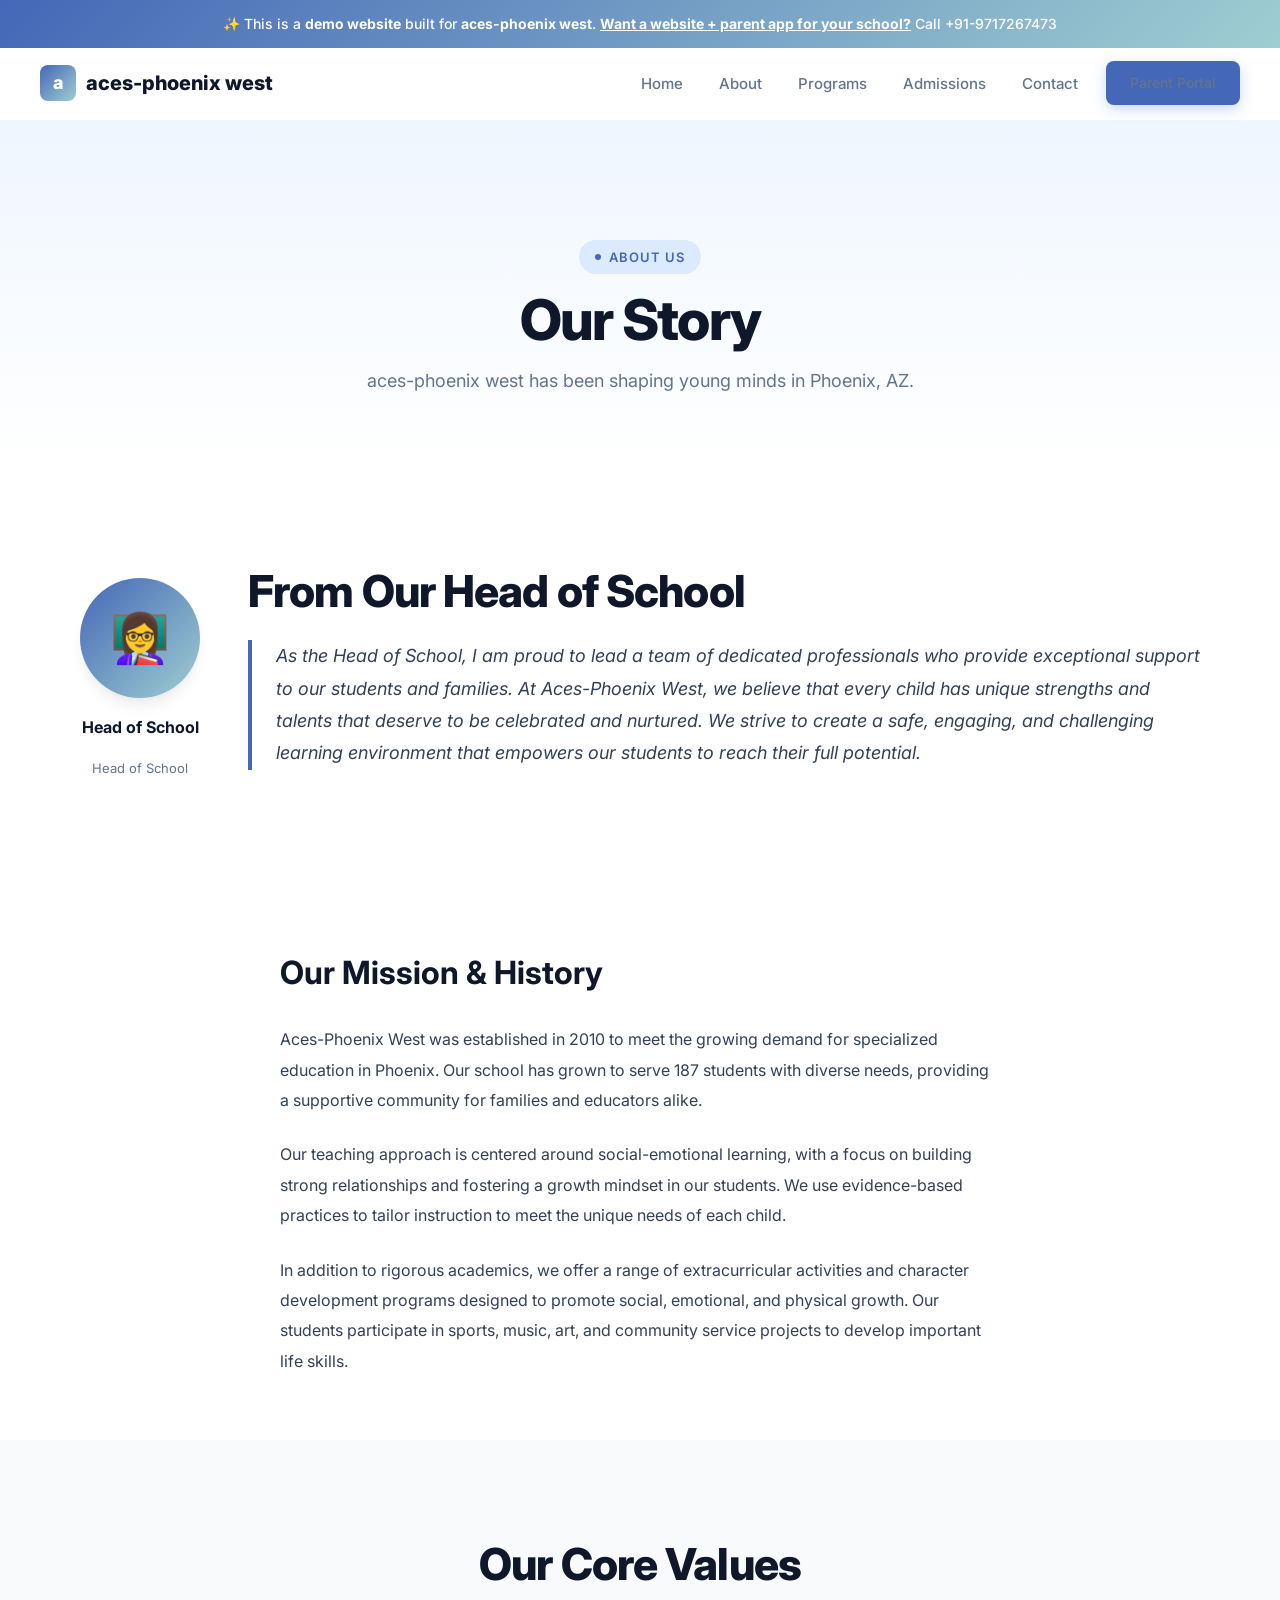
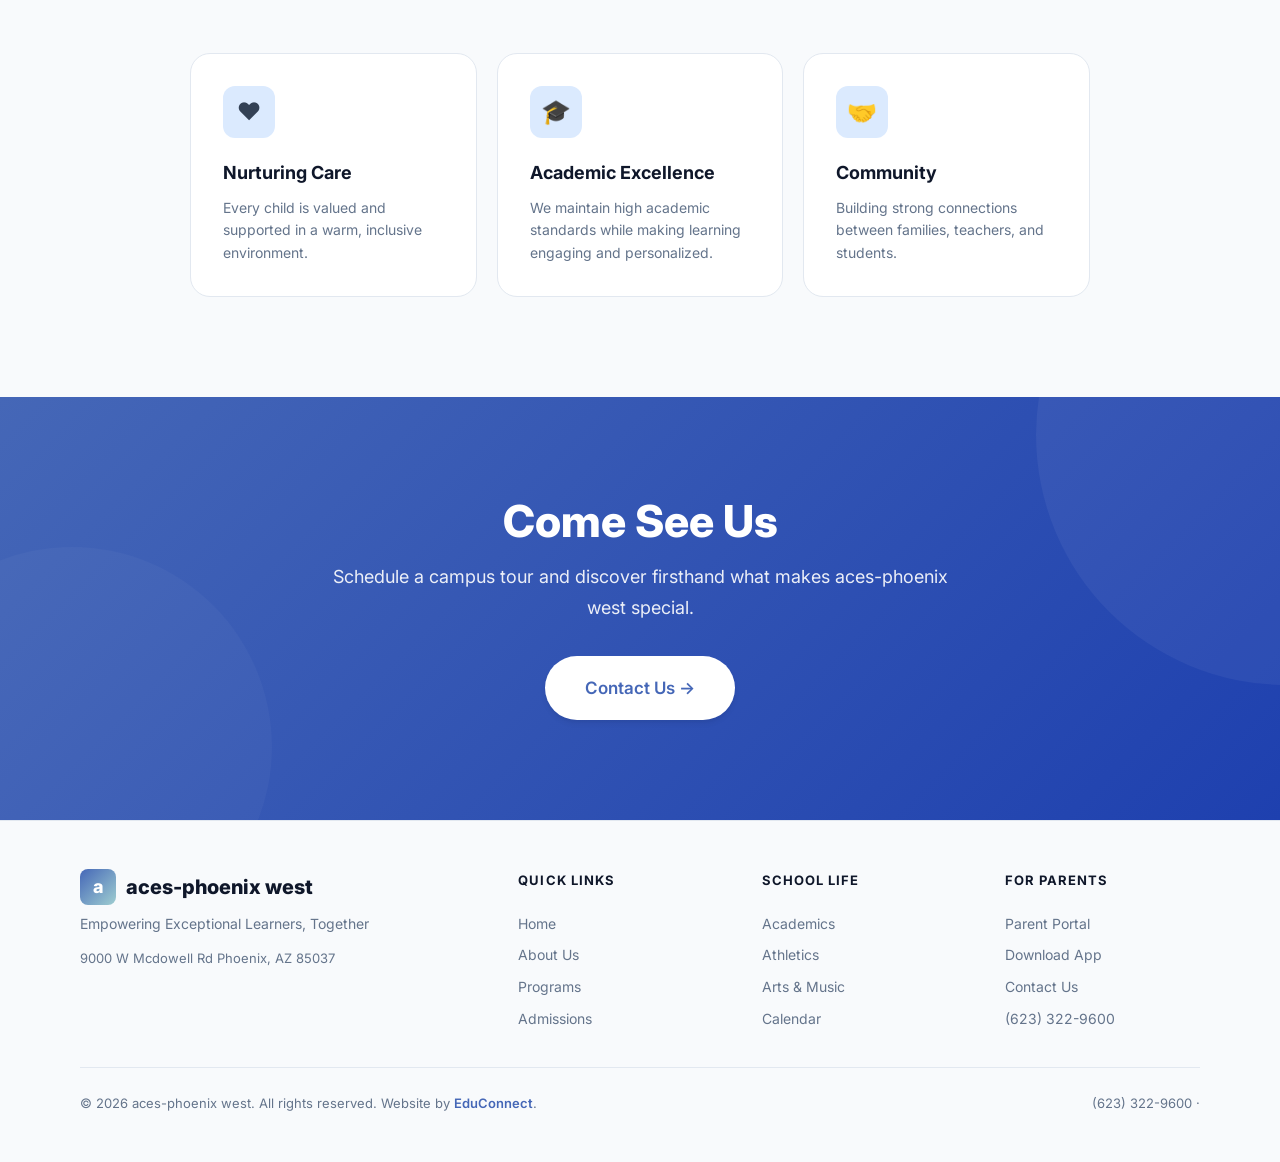
==== about.html @ 9da8a06a "Initial demo site for aces-phoenix west" ====
<!DOCTYPE html><html lang="en"><head>
  <meta charset="UTF-8"><meta name="viewport" content="width=device-width,initial-scale=1.0">
  <title>About Us — aces-phoenix west</title>
  <meta name="description" content="About Us — aces-phoenix west, a premier school in Phoenix, AZ serving Pre-K – 8th Grade.">
  <meta property="og:title" content="About Us — aces-phoenix west"><meta property="og:type" content="website">
  <link rel="preconnect" href="https://fonts.googleapis.com"><link rel="preconnect" href="https://fonts.gstatic.com" crossorigin>
  <link href="https://fonts.googleapis.com/css2?family=Inter:wght@400;500;600;700;800&display=swap" rel="stylesheet">
  <link rel="stylesheet" href="/styles.css"><script src="/main.js" defer></script>
</head><body><div class="demo-banner">
  ✨ This is a <strong>demo website</strong> built for <strong>aces-phoenix west</strong>.
  <a href="mailto:bhupender@myfirststepschool.com">Want a website + parent app for your school?</a> Call +91-9717267473
</div>
<nav class="navbar">
  <a href="/" class="logo"><span class="logo-icon">a</span>aces-phoenix west</a>
  <div class="nav-links">
    <a href="/">Home</a>
    <a href="/about.html">About</a>
    <a href="/programs.html">Programs</a>
    <a href="/admissions.html">Admissions</a>
    <a href="/contact.html">Contact</a>
    <a href="/parents.html" class="btn btn-primary" style="padding:10px 24px;font-size:14px">Parent Portal</a>
  </div>
  <button class="hamburger" aria-label="Toggle menu"><span></span><span></span><span></span></button>
</nav><main>
<section class="page-hero"><div class="container">
  <div class="badge animate-on-scroll mb-4">About Us</div>
  <h1 class="heading-xl animate-on-scroll mb-4">Our Story</h1>
  <p class="text-lg text-muted max-w-lg mx-auto animate-on-scroll">aces-phoenix west has been shaping young minds in Phoenix, AZ.</p>
</div></section>
<section class="welcome-section section-padding"><div class="container"><div class="welcome-grid">
  <div class="principal-card animate-on-scroll">
    <div class="principal-avatar">👩‍🏫</div>
    <div class="principal-name">Head of School</div><div class="principal-title">Head of School</div>
  </div>
  <div class="welcome-text animate-on-scroll">
    <h2 class="heading-lg mb-6">From Our Head of School</h2>
    <blockquote>As the Head of School, I am proud to lead a team of dedicated professionals who provide exceptional support to our students and families. At Aces-Phoenix West, we believe that every child has unique strengths and talents that deserve to be celebrated and nurtured. We strive to create a safe, engaging, and challenging learning environment that empowers our students to reach their full potential.</blockquote>
  </div>
</div></div></section>
<section class="content-section"><div class="container">
  <h2 class="heading-md animate-on-scroll mb-8">Our Mission &amp; History</h2>
  <p class="animate-on-scroll">Aces-Phoenix West was established in 2010 to meet the growing demand for specialized education in Phoenix. Our school has grown to serve 187 students with diverse needs, providing a supportive community for families and educators alike.</p>
<p class="animate-on-scroll">Our teaching approach is centered around social-emotional learning, with a focus on building strong relationships and fostering a growth mindset in our students. We use evidence-based practices to tailor instruction to meet the unique needs of each child.</p>
<p class="animate-on-scroll">In addition to rigorous academics, we offer a range of extracurricular activities and character development programs designed to promote social, emotional, and physical growth. Our students participate in sports, music, art, and community service projects to develop important life skills.</p>
</div></section>
<section class="features-section section-padding"><div class="container">
  <div class="text-center mb-16"><h2 class="heading-lg animate-on-scroll mb-4">Our Core Values</h2></div>
  <div class="features-grid" style="max-width:900px;margin:0 auto">
    <div class="feature-card animate-on-scroll stagger-1"><div class="feature-icon">❤️</div><h3>Nurturing Care</h3><p>Every child is valued and supported in a warm, inclusive environment.</p></div>
    <div class="feature-card animate-on-scroll stagger-2"><div class="feature-icon">🎓</div><h3>Academic Excellence</h3><p>We maintain high academic standards while making learning engaging and personalized.</p></div>
    <div class="feature-card animate-on-scroll stagger-3"><div class="feature-icon">🤝</div><h3>Community</h3><p>Building strong connections between families, teachers, and students.</p></div>
  </div>
</div></section>
<section class="cta-section"><div class="container"><div class="cta-content animate-on-scroll">
  <h2>Come See Us</h2>
  <p>Schedule a campus tour and discover firsthand what makes aces-phoenix west special.</p>
  <div class="cta-actions"><a href="/contact.html" class="btn btn-white btn-lg">Contact Us →</a></div>
</div></div></section>
</main><footer class="footer">
  <div class="container">
    <div class="footer-grid">
      <div class="footer-brand">
        <div class="logo" style="margin-bottom:8px"><span class="logo-icon">a</span>aces-phoenix west</div>
        <p>Empowering Exceptional Learners, Together</p>
        <p style="margin-top:12px;font-size:13px">9000 W Mcdowell Rd Phoenix,&nbsp;AZ&nbsp;85037</p>
      </div>
      <div class="footer-col"><h4>Quick Links</h4><a href="/">Home</a><a href="/about.html">About Us</a><a href="/programs.html">Programs</a><a href="/admissions.html">Admissions</a></div>
      <div class="footer-col"><h4>School Life</h4><a href="/programs.html">Academics</a><a href="/programs.html">Athletics</a><a href="/programs.html">Arts &amp; Music</a><a href="/contact.html">Calendar</a></div>
      <div class="footer-col"><h4>For Parents</h4><a href="/parents.html">Parent Portal</a><a href="/parents.html">Download App</a><a href="/contact.html">Contact Us</a><a href="tel:(623) 322-9600">(623) 322-9600</a></div>
    </div>
    <div class="footer-bottom">
      <p>&copy; 2026 aces-phoenix west. All rights reserved. Website by <a href="mailto:bhupender@myfirststepschool.com">EduConnect</a>.</p>
      <p>(623) 322-9600 &middot; <a href="mailto:"></a></p>
    </div>
  </div>
</footer></body></html>
---- styles.css ----
/* ===== DESIGN SYSTEM — LIGHT PROFESSIONAL ===== */
:root{
  --primary:#4567b7;--primary-50:#eff6ff;--primary-100:#dbeafe;--primary-200:#bfdbfe;
  --primary-500:#4567b7;--primary-600:#1d4ed8;--primary-700:#1e40af;
  --secondary:#9fced1;--accent:#10b981;--accent-50:#ecfdf5;
  --white:#fff;--gray-50:#f8fafc;--gray-100:#f1f5f9;--gray-200:#e2e8f0;--gray-300:#cbd5e1;
  --gray-400:#94a3b8;--gray-500:#64748b;--gray-600:#475569;--gray-700:#334155;
  --gray-800:#1e293b;--gray-900:#0f172a;
  --bg:var(--white);--bg-alt:var(--gray-50);--text:var(--gray-700);
  --text-heading:var(--gray-900);--text-muted:var(--gray-500);--border:var(--gray-200);
  --shadow-sm:0 1px 3px rgba(0,0,0,.06),0 1px 2px rgba(0,0,0,.04);
  --shadow-md:0 4px 6px -1px rgba(0,0,0,.07),0 2px 4px -2px rgba(0,0,0,.05);
  --shadow-lg:0 10px 15px -3px rgba(0,0,0,.08),0 4px 6px -4px rgba(0,0,0,.04);
  --shadow-xl:0 20px 25px -5px rgba(0,0,0,.08),0 8px 10px -6px rgba(0,0,0,.04);
  --shadow-2xl:0 25px 50px -12px rgba(0,0,0,.15);
  --shadow-primary:0 4px 14px rgba(37,99,235,.25);
  --radius-sm:8px;--radius-md:12px;--radius-lg:16px;--radius-xl:20px;--radius-2xl:24px;--radius-full:9999px;
  --font:'Inter',-apple-system,BlinkMacSystemFont,'Segoe UI',sans-serif;
}
*,*::before,*::after{margin:0;padding:0;box-sizing:border-box}
html{scroll-behavior:smooth;-webkit-font-smoothing:antialiased}
body{font-family:var(--font);background:var(--bg);color:var(--text);line-height:1.7;overflow-x:hidden;font-size:16px}
a{color:inherit;text-decoration:none}img{max-width:100%;display:block}button{font-family:inherit;cursor:pointer}
.container{max-width:1200px;margin:0 auto;padding:0 24px}
@media(min-width:768px){.container{padding:0 40px}}
.section-padding{padding:80px 0}
@media(min-width:768px){.section-padding{padding:100px 0}}
.badge{display:inline-flex;align-items:center;gap:8px;padding:6px 16px;font-size:13px;font-weight:600;text-transform:uppercase;letter-spacing:.08em;border-radius:var(--radius-full);background:var(--primary-100);color:var(--primary)}
.badge::before{content:'';width:6px;height:6px;border-radius:50%;background:var(--primary);animation:pulse 2s infinite}
.badge.accent{background:var(--accent-50);color:var(--accent)}.badge.accent::before{background:var(--accent)}
.heading-xl{font-size:clamp(32px,5vw,56px);font-weight:800;line-height:1.08;letter-spacing:-.03em;color:var(--text-heading)}
.heading-lg{font-size:clamp(28px,4vw,44px);font-weight:800;line-height:1.12;letter-spacing:-.02em;color:var(--text-heading)}
.heading-md{font-size:clamp(22px,3vw,32px);font-weight:700;line-height:1.2;color:var(--text-heading)}
.heading-sm{font-size:20px;font-weight:700;line-height:1.3;color:var(--text-heading)}
.text-lg{font-size:18px;line-height:1.7;color:var(--text)}
.text-base{font-size:16px;line-height:1.7;color:var(--text)}
.text-sm{font-size:14px;line-height:1.6;color:var(--text-muted)}
.text-center{text-align:center}.text-muted{color:var(--text-muted)}
.gradient-text{background:linear-gradient(135deg,var(--primary),var(--secondary));-webkit-background-clip:text;-webkit-text-fill-color:transparent;background-clip:text}
.max-w-lg{max-width:640px}.mx-auto{margin-left:auto;margin-right:auto}
.mb-4{margin-bottom:16px}.mb-6{margin-bottom:24px}.mb-8{margin-bottom:32px}
.mb-12{margin-bottom:48px}.mb-16{margin-bottom:64px}
.btn{display:inline-flex;align-items:center;justify-content:center;gap:8px;padding:14px 32px;font-size:15px;font-weight:600;border-radius:var(--radius-full);border:none;cursor:pointer;transition:all .25s cubic-bezier(.4,0,.2,1);text-decoration:none;white-space:nowrap}
.btn-primary{background:var(--primary);color:var(--white);box-shadow:var(--shadow-primary)}
.btn-primary:hover{background:var(--primary-600);transform:translateY(-2px);box-shadow:0 8px 24px rgba(37,99,235,.3)}
.btn-lg{padding:18px 40px;font-size:17px}
.btn-outline{background:transparent;color:var(--primary);border:2px solid var(--primary-200)}
.btn-outline:hover{background:var(--primary-50);border-color:var(--primary);transform:translateY(-2px)}
.btn-white{background:var(--white);color:var(--primary);box-shadow:var(--shadow-md)}
.btn-white:hover{transform:translateY(-2px);box-shadow:var(--shadow-lg)}
.demo-banner{background:linear-gradient(135deg,var(--primary),var(--secondary));color:var(--white);text-align:center;padding:12px 24px;font-size:14px;font-weight:500;position:relative;z-index:200}
.demo-banner strong{font-weight:700}.demo-banner a{color:var(--white);text-decoration:underline;font-weight:700}
.navbar{position:sticky;top:0;z-index:100;display:flex;justify-content:space-between;align-items:center;padding:0 24px;height:72px;background:rgba(255,255,255,.92);backdrop-filter:blur(20px) saturate(180%);border-bottom:1px solid transparent;transition:all .3s ease}
@media(min-width:768px){.navbar{padding:0 40px}}
.navbar.scrolled{border-bottom-color:var(--border);box-shadow:var(--shadow-sm)}
.logo{display:flex;align-items:center;gap:10px;font-size:18px;font-weight:800;color:var(--text-heading)}
@media(min-width:768px){.logo{font-size:20px}}
.logo-icon{width:36px;height:36px;border-radius:var(--radius-sm);background:linear-gradient(135deg,var(--primary),var(--secondary));display:flex;align-items:center;justify-content:center;color:white;font-size:18px;font-weight:800}
.nav-links{display:flex;gap:4px;align-items:center}
.nav-links a{padding:8px 16px;font-size:15px;font-weight:500;color:var(--text-muted);border-radius:var(--radius-sm);transition:all .2s ease}
.nav-links a:hover{color:var(--text-heading);background:var(--gray-50)}
.nav-links .btn{margin-left:8px}
.hamburger{display:none;background:none;border:none;padding:8px;min-height:44px;min-width:44px;flex-direction:column;justify-content:center;align-items:center}
.hamburger span{display:block;width:22px;height:2px;background:var(--gray-700);margin:3px 0;transition:all .3s ease;border-radius:2px}
.hamburger.active span:nth-child(1){transform:rotate(45deg) translate(4px,4px)}
.hamburger.active span:nth-child(2){opacity:0}
.hamburger.active span:nth-child(3){transform:rotate(-45deg) translate(4px,-4px)}
@media(max-width:768px){.hamburger{display:flex}.nav-links{display:none;position:fixed;top:72px;left:0;right:0;bottom:0;background:var(--white);flex-direction:column;align-items:center;justify-content:center;gap:16px;z-index:200}.nav-links.open{display:flex}.nav-links a{font-size:18px;padding:12px 24px}}
.hero{position:relative;overflow:hidden;background:linear-gradient(180deg,var(--primary-50) 0%,var(--white) 100%)}
.hero-inner{display:grid;grid-template-columns:1fr;gap:48px;align-items:center;padding:60px 0 80px}
@media(min-width:1024px){.hero-inner{grid-template-columns:1fr 1fr;gap:64px;padding:80px 0 100px}}
.hero-content{max-width:560px}
@media(max-width:1023px){.hero-content{text-align:center;margin:0 auto}}
.hero-actions{display:flex;gap:12px;flex-wrap:wrap}
@media(max-width:1023px){.hero-actions{justify-content:center}}
.hero-visual{display:flex;justify-content:center;align-items:center;position:relative}
.school-illustration{position:relative;width:100%;max-width:480px;aspect-ratio:4/3;border-radius:var(--radius-2xl);overflow:hidden;background:linear-gradient(135deg,var(--primary-100),var(--primary-50));border:1px solid var(--primary-200);box-shadow:var(--shadow-xl)}
.school-illustration-inner{width:100%;height:100%;display:flex;flex-direction:column;align-items:center;justify-content:center;gap:16px;padding:32px}
.school-building{font-size:80px;line-height:1}
.school-illustration h3{font-size:18px;font-weight:700;color:var(--primary-700);text-align:center}
.school-illustration p{font-size:13px;color:var(--primary-600);text-align:center;font-weight:500}
.hero-info-cards{display:flex;gap:12px;flex-wrap:wrap;margin-top:20px}
@media(max-width:1023px){.hero-info-cards{justify-content:center}}
.info-chip{display:flex;align-items:center;gap:6px;padding:8px 16px;background:var(--white);border:1px solid var(--border);border-radius:var(--radius-full);font-size:13px;font-weight:500;color:var(--gray-600);box-shadow:var(--shadow-sm)}
.info-chip .ic-icon{font-size:16px}
.float-card{position:absolute;background:var(--white);border-radius:var(--radius-lg);box-shadow:var(--shadow-xl);padding:14px 18px;display:flex;align-items:center;gap:10px;font-size:13px;font-weight:600;color:var(--gray-800);animation:float-gentle 4s ease-in-out infinite;z-index:5;white-space:nowrap}
.float-card.card-1{top:10%;right:-20px;animation-delay:0s}
.float-card.card-2{bottom:20%;left:-30px;animation-delay:1.5s}
.float-card.card-3{top:55%;right:-30px;animation-delay:3s}
.float-card .fc-icon{width:32px;height:32px;border-radius:8px;display:flex;align-items:center;justify-content:center;font-size:15px}
.float-card .fc-icon.green{background:#dcfce7;color:#16a34a}
.float-card .fc-icon.blue{background:var(--primary-100);color:var(--primary)}
.float-card .fc-icon.purple{background:#f3e8ff;color:#9333ea}
.welcome-section{background:var(--white)}
.welcome-grid{display:grid;grid-template-columns:1fr;gap:40px;align-items:center}
@media(min-width:768px){.welcome-grid{grid-template-columns:auto 1fr;gap:48px}}
.principal-card{display:flex;flex-direction:column;align-items:center;text-align:center;gap:16px}
.principal-avatar{width:120px;height:120px;border-radius:50%;background:linear-gradient(135deg,var(--primary),var(--secondary));display:flex;align-items:center;justify-content:center;font-size:48px;color:white;box-shadow:var(--shadow-lg)}
.principal-name{font-size:16px;font-weight:700;color:var(--text-heading)}
.principal-title{font-size:13px;color:var(--text-muted)}
.welcome-text blockquote{font-size:18px;font-style:italic;color:var(--text);line-height:1.8;border-left:4px solid var(--primary);padding-left:24px;margin-bottom:20px}
.welcome-text p{font-size:15px;color:var(--text-muted);line-height:1.7}
.features-section{background:var(--bg-alt)}
.features-grid{display:grid;grid-template-columns:1fr;gap:20px}
@media(min-width:640px){.features-grid{grid-template-columns:repeat(2,1fr)}}
@media(min-width:1024px){.features-grid{grid-template-columns:repeat(3,1fr)}}
.feature-card{position:relative;padding:32px;border-radius:var(--radius-xl);background:var(--white);border:1px solid var(--border);transition:all .3s ease;overflow:hidden}
.feature-card:hover{transform:translateY(-4px);box-shadow:var(--shadow-lg);border-color:var(--primary-200)}
.feature-icon{width:52px;height:52px;border-radius:var(--radius-md);background:var(--primary-100);display:flex;align-items:center;justify-content:center;margin-bottom:20px;font-size:24px;transition:transform .3s ease}
.feature-card:hover .feature-icon{transform:scale(1.1)}
.feature-card h3{font-size:18px;font-weight:700;color:var(--text-heading);margin-bottom:8px}
.feature-card p{font-size:14px;color:var(--text-muted);line-height:1.6}
.programs-section{background:var(--white)}
.programs-grid{display:grid;grid-template-columns:1fr;gap:20px}
@media(min-width:640px){.programs-grid{grid-template-columns:repeat(2,1fr)}}
@media(min-width:1024px){.programs-grid{grid-template-columns:repeat(3,1fr)}}
.program-card{padding:28px;border-radius:var(--radius-xl);background:var(--white);border:1px solid var(--border);transition:all .3s ease;position:relative;overflow:hidden}
.program-card::before{content:'';position:absolute;top:0;left:0;right:0;height:3px;background:linear-gradient(90deg,var(--primary),var(--secondary));transform:scaleX(0);transform-origin:left;transition:transform .3s ease}
.program-card:hover{transform:translateY(-4px);box-shadow:var(--shadow-lg);border-color:var(--primary-200)}
.program-card:hover::before{transform:scaleX(1)}
.program-icon{width:48px;height:48px;border-radius:var(--radius-md);background:var(--primary-100);display:flex;align-items:center;justify-content:center;margin-bottom:16px;font-size:22px}
.program-card h3{font-size:17px;font-weight:700;color:var(--text-heading);margin-bottom:8px}
.program-card p{font-size:14px;color:var(--text-muted);line-height:1.6}
.stats-section{background:linear-gradient(135deg,var(--primary),var(--primary-700));color:var(--white);padding:64px 0}
.stats-grid{display:grid;grid-template-columns:repeat(2,1fr);gap:32px;text-align:center}
@media(min-width:768px){.stats-grid{grid-template-columns:repeat(4,1fr)}}
.stat-value{font-size:clamp(32px,4vw,48px);font-weight:800;line-height:1}
.stat-label{font-size:14px;opacity:.8;margin-top:8px;font-weight:500}
.events-section{background:var(--bg-alt)}
.events-grid{display:grid;grid-template-columns:1fr;gap:16px;max-width:800px;margin:0 auto}
@media(min-width:640px){.events-grid{grid-template-columns:repeat(2,1fr)}}
.event-card{display:flex;gap:16px;padding:24px;border-radius:var(--radius-xl);background:var(--white);border:1px solid var(--border);transition:all .3s ease}
.event-card:hover{box-shadow:var(--shadow-md);border-color:var(--primary-200)}
.event-date{min-width:56px;text-align:center;padding:8px;border-radius:var(--radius-md);background:var(--primary-100)}
.event-date .month{font-size:11px;font-weight:700;text-transform:uppercase;color:var(--primary);letter-spacing:.05em}
.event-date .day{font-size:24px;font-weight:800;color:var(--primary-700);line-height:1.2}
.event-info h4{font-size:15px;font-weight:700;color:var(--text-heading);margin-bottom:4px}
.event-info p{font-size:13px;color:var(--text-muted);line-height:1.5}
.portal-section{background:var(--white)}
.portal-grid{display:grid;grid-template-columns:1fr;gap:48px;align-items:center}
@media(min-width:1024px){.portal-grid{grid-template-columns:1fr 1fr;gap:64px}}
.phone-mockup{position:relative;width:260px;height:520px;background:var(--gray-900);border-radius:40px;padding:12px;box-shadow:var(--shadow-2xl),0 0 0 2px var(--gray-300);margin:0 auto;transform:perspective(1000px) rotateY(-6deg) rotateX(3deg)}
.phone-mockup::before{content:'';position:absolute;top:12px;left:50%;transform:translateX(-50%);width:72px;height:22px;background:var(--gray-900);border-radius:0 0 14px 14px;z-index:10}
.phone-screen{width:100%;height:100%;background:var(--white);border-radius:30px;overflow:hidden;position:relative}
.phone-screen-content{padding:50px 14px 14px;font-size:12px;color:var(--gray-700)}
.phone-status-bar{position:absolute;top:0;left:0;right:0;height:44px;background:var(--primary);display:flex;align-items:center;justify-content:center;color:white;font-weight:700;font-size:13px;border-radius:18px 18px 0 0}
.phone-nav-item{display:flex;align-items:center;gap:10px;padding:12px 10px;border-bottom:1px solid var(--gray-100);position:relative}
.phone-nav-item:last-child{border-bottom:none}
.phone-nav-icon{width:34px;height:34px;border-radius:9px;display:flex;align-items:center;justify-content:center;font-size:15px;flex-shrink:0}
.phone-nav-icon.blue{background:var(--primary-100);color:var(--primary)}
.phone-nav-icon.green{background:#dcfce7;color:#16a34a}
.phone-nav-icon.purple{background:#f3e8ff;color:#9333ea}
.phone-nav-icon.orange{background:#fff7ed;color:#ea580c}
.phone-nav-label{font-weight:600;font-size:12px;color:var(--gray-800)}
.phone-nav-sub{font-size:10px;color:var(--gray-400);margin-top:1px}
.phone-badge{position:absolute;top:8px;right:6px;min-width:16px;height:16px;border-radius:8px;background:#ef4444;color:white;font-size:9px;font-weight:700;display:flex;align-items:center;justify-content:center;padding:0 4px}
.phone-bottom-bar{position:absolute;bottom:0;left:0;right:0;height:50px;background:var(--white);border-top:1px solid var(--gray-100);display:flex;align-items:center;justify-content:space-around;padding:0 8px;border-radius:0 0 18px 18px}
.phone-tab{display:flex;flex-direction:column;align-items:center;gap:2px;font-size:8px;color:var(--gray-400);font-weight:500}
.phone-tab.active{color:var(--primary)}
.portal-features{list-style:none;padding:0}
.portal-features li{display:flex;align-items:flex-start;gap:12px;padding:12px 0;border-bottom:1px solid var(--gray-100);font-size:15px;color:var(--text)}
.portal-features li:last-child{border-bottom:none}
.portal-features .pf-icon{width:24px;height:24px;border-radius:50%;background:var(--accent-50);color:var(--accent);display:flex;align-items:center;justify-content:center;flex-shrink:0;margin-top:2px;font-size:13px;font-weight:700}
.testimonials-section{background:var(--bg-alt)}
.testimonials-grid{display:grid;grid-template-columns:1fr;gap:24px}
@media(min-width:768px){.testimonials-grid{grid-template-columns:repeat(3,1fr)}}
.testimonial-card{padding:32px;border-radius:var(--radius-xl);background:var(--white);border:1px solid var(--border);transition:all .3s ease}
.testimonial-card:hover{box-shadow:var(--shadow-lg);transform:translateY(-4px)}
.stars{display:flex;gap:2px;margin-bottom:16px}.star{color:#f59e0b;font-size:16px}
.testimonial-text{font-size:15px;color:var(--text);line-height:1.7;margin-bottom:20px;font-style:italic}
.testimonial-author{display:flex;align-items:center;gap:12px}
.author-avatar{width:44px;height:44px;border-radius:50%;background:linear-gradient(135deg,var(--primary),var(--secondary));display:flex;align-items:center;justify-content:center;font-weight:700;color:var(--white);font-size:16px;flex-shrink:0}
.author-info .author-name{font-weight:600;font-size:14px;color:var(--text-heading)}
.author-info .author-role{font-size:12px;color:var(--text-muted)}
.cta-section{background:linear-gradient(135deg,var(--primary),var(--primary-700));color:var(--white);text-align:center;position:relative;overflow:hidden;padding:80px 0}
@media(min-width:768px){.cta-section{padding:100px 0}}
.cta-section::before{content:'';position:absolute;top:-50%;right:-20%;width:500px;height:500px;border-radius:50%;background:rgba(255,255,255,.05)}
.cta-section::after{content:'';position:absolute;bottom:-30%;left:-10%;width:400px;height:400px;border-radius:50%;background:rgba(255,255,255,.03)}
.cta-content{position:relative;z-index:1;max-width:640px;margin:0 auto}
.cta-content h2{font-size:clamp(28px,4vw,44px);font-weight:800;margin-bottom:16px;line-height:1.12}
.cta-content p{font-size:18px;opacity:.9;margin-bottom:32px;line-height:1.7}
.cta-actions{display:flex;gap:12px;justify-content:center;flex-wrap:wrap}
.page-hero{padding:100px 0 60px;background:linear-gradient(180deg,var(--primary-50) 0%,var(--white) 100%);text-align:center;position:relative}
@media(min-width:768px){.page-hero{padding:120px 0 70px}}
.content-section{padding:64px 0}.content-section .container{max-width:800px}
.content-section p{font-size:16px;color:var(--text);line-height:1.9;margin-bottom:24px}
.content-section p:last-child{margin-bottom:0}
.contact-grid{display:grid;grid-template-columns:1fr;gap:32px}
@media(min-width:768px){.contact-grid{grid-template-columns:1fr 1fr;gap:40px}}
.contact-info-card{padding:32px;border-radius:var(--radius-xl);background:var(--white);border:1px solid var(--border)}
.contact-item{display:flex;align-items:flex-start;gap:14px;margin-bottom:24px}
.contact-item:last-child{margin-bottom:0}
.contact-icon{width:44px;height:44px;border-radius:var(--radius-md);background:var(--primary-100);display:flex;align-items:center;justify-content:center;flex-shrink:0;font-size:20px}
.contact-item h4{font-weight:600;color:var(--text-heading);margin-bottom:2px;font-size:14px}
.contact-item p{color:var(--text-muted);font-size:14px}
.contact-form{background:var(--white);border-radius:var(--radius-xl);border:1px solid var(--border);padding:32px}
.form-group{margin-bottom:16px}.form-group:last-of-type{margin-bottom:24px}
.form-label{display:block;font-size:13px;font-weight:600;color:var(--text-heading);margin-bottom:6px}
.form-input,.form-textarea{width:100%;padding:12px 16px;border:1px solid var(--border);border-radius:var(--radius-sm);font-family:var(--font);font-size:14px;color:var(--text-heading);background:var(--gray-50);transition:all .2s ease;outline:none}
.form-input:focus,.form-textarea:focus{border-color:var(--primary);box-shadow:0 0 0 3px var(--primary-100);background:var(--white)}
.form-textarea{resize:vertical;min-height:100px}
.admissions-steps{display:grid;grid-template-columns:1fr;gap:24px;max-width:700px;margin:0 auto}
.adm-step{display:flex;gap:20px;padding:24px;background:var(--white);border-radius:var(--radius-xl);border:1px solid var(--border)}
.adm-step-num{width:48px;height:48px;border-radius:50%;background:var(--primary);color:var(--white);display:flex;align-items:center;justify-content:center;font-weight:800;font-size:20px;flex-shrink:0}
.adm-step h4{font-weight:700;color:var(--text-heading);margin-bottom:4px}
.adm-step p{font-size:14px;color:var(--text-muted);line-height:1.6}
.footer{padding:48px 0;border-top:1px solid var(--border);background:var(--gray-50)}
.footer-grid{display:grid;grid-template-columns:1fr;gap:32px}
@media(min-width:768px){.footer-grid{grid-template-columns:2fr 1fr 1fr 1fr;gap:48px}}
.footer-brand p{font-size:14px;color:var(--text-muted);margin-top:8px;line-height:1.6;max-width:320px}
.footer-col h4{font-size:13px;font-weight:700;text-transform:uppercase;letter-spacing:.08em;color:var(--text-heading);margin-bottom:16px}
.footer-col a{display:block;font-size:14px;color:var(--text-muted);padding:4px 0;transition:color .2s ease}
.footer-col a:hover{color:var(--primary)}
.footer-bottom{border-top:1px solid var(--border);margin-top:32px;padding-top:24px;display:flex;justify-content:space-between;align-items:center;flex-wrap:wrap;gap:16px}
.footer-bottom p{font-size:13px;color:var(--text-muted)}
.footer-bottom a{color:var(--primary);font-weight:600}
@keyframes pulse{0%,100%{opacity:1;transform:scale(1)}50%{opacity:.5;transform:scale(1.3)}}
@keyframes float-gentle{0%,100%{transform:translateY(0)}50%{transform:translateY(-12px)}}
.animate-on-scroll{opacity:0;transform:translateY(24px);transition:opacity .6s ease,transform .6s ease}
.animate-on-scroll.visible{opacity:1;transform:translateY(0)}
.stagger-1{transition-delay:.1s}.stagger-2{transition-delay:.2s}.stagger-3{transition-delay:.3s}
.stagger-4{transition-delay:.4s}.stagger-5{transition-delay:.5s}.stagger-6{transition-delay:.6s}
@media(prefers-reduced-motion:reduce){*,*::before,*::after{animation-duration:.01ms!important;transition-duration:.01ms!important}.animate-on-scroll{opacity:1;transform:none}.float-card{animation:none}}
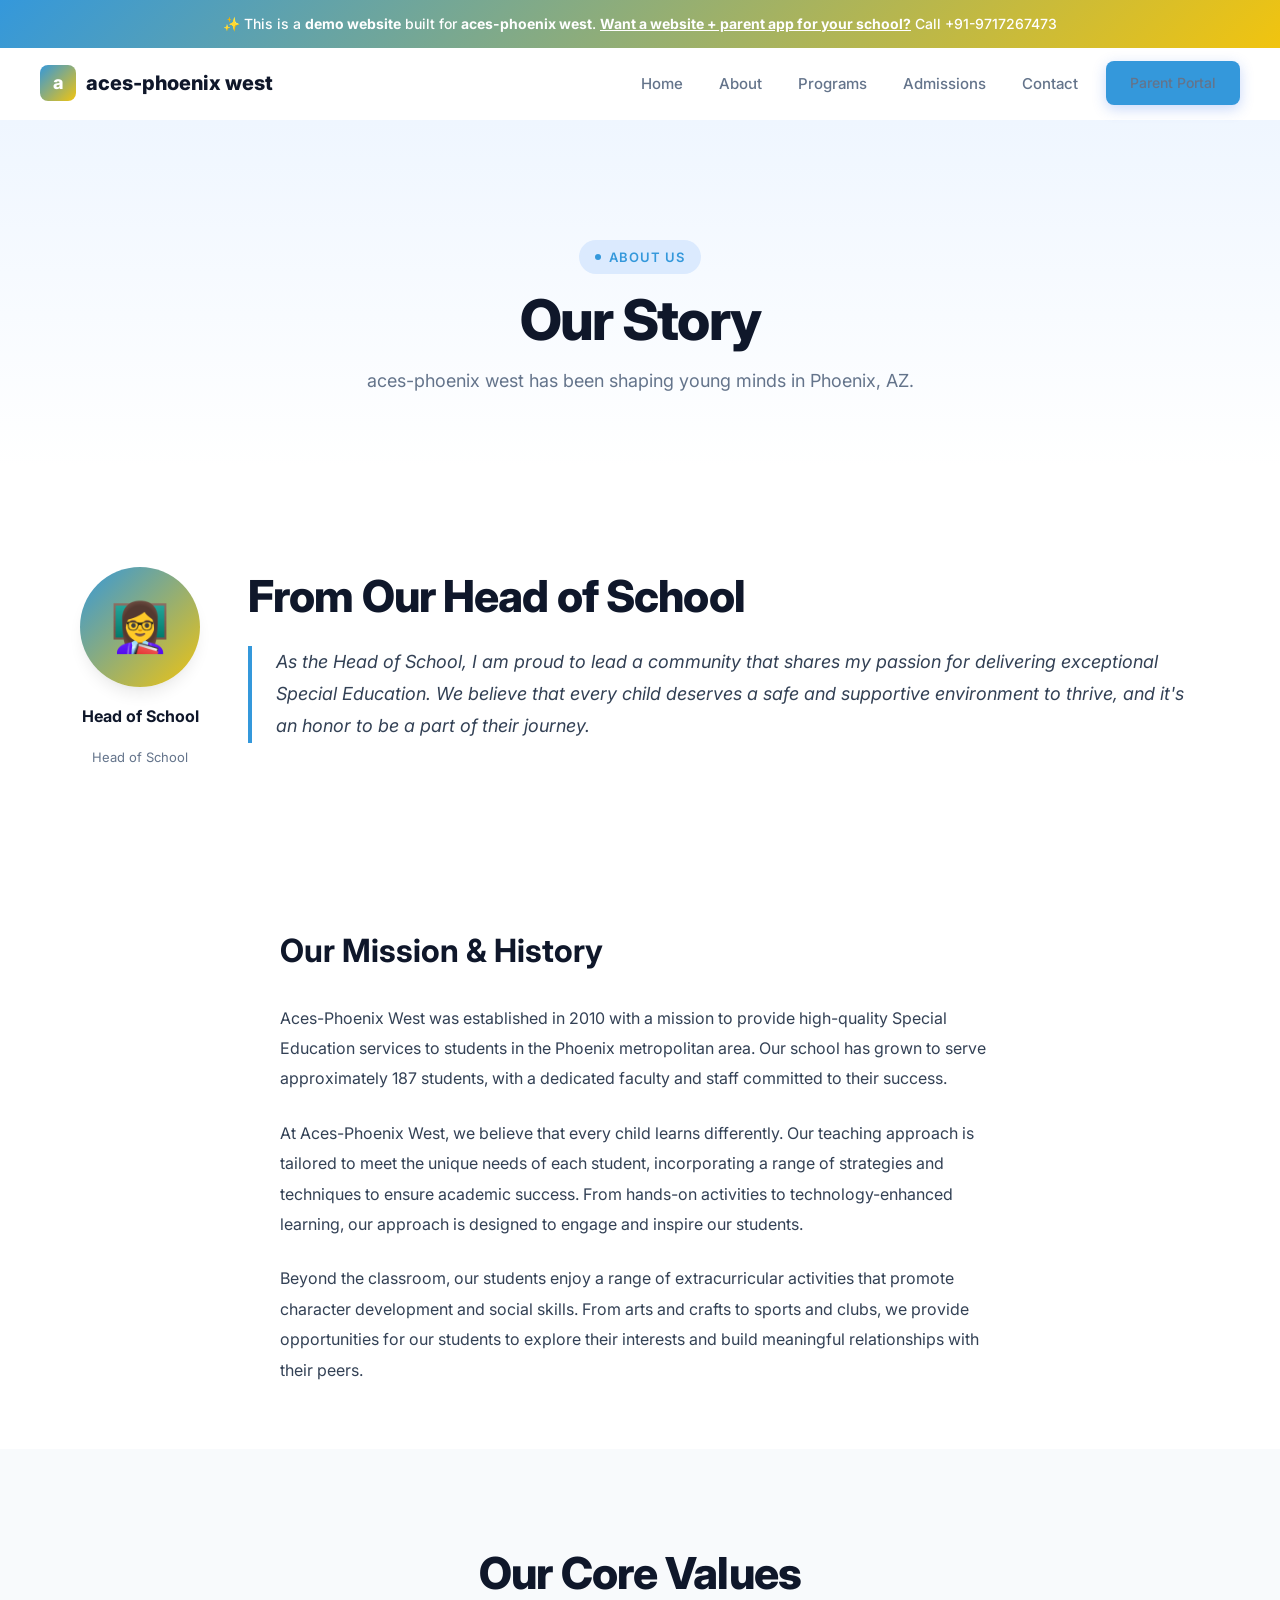
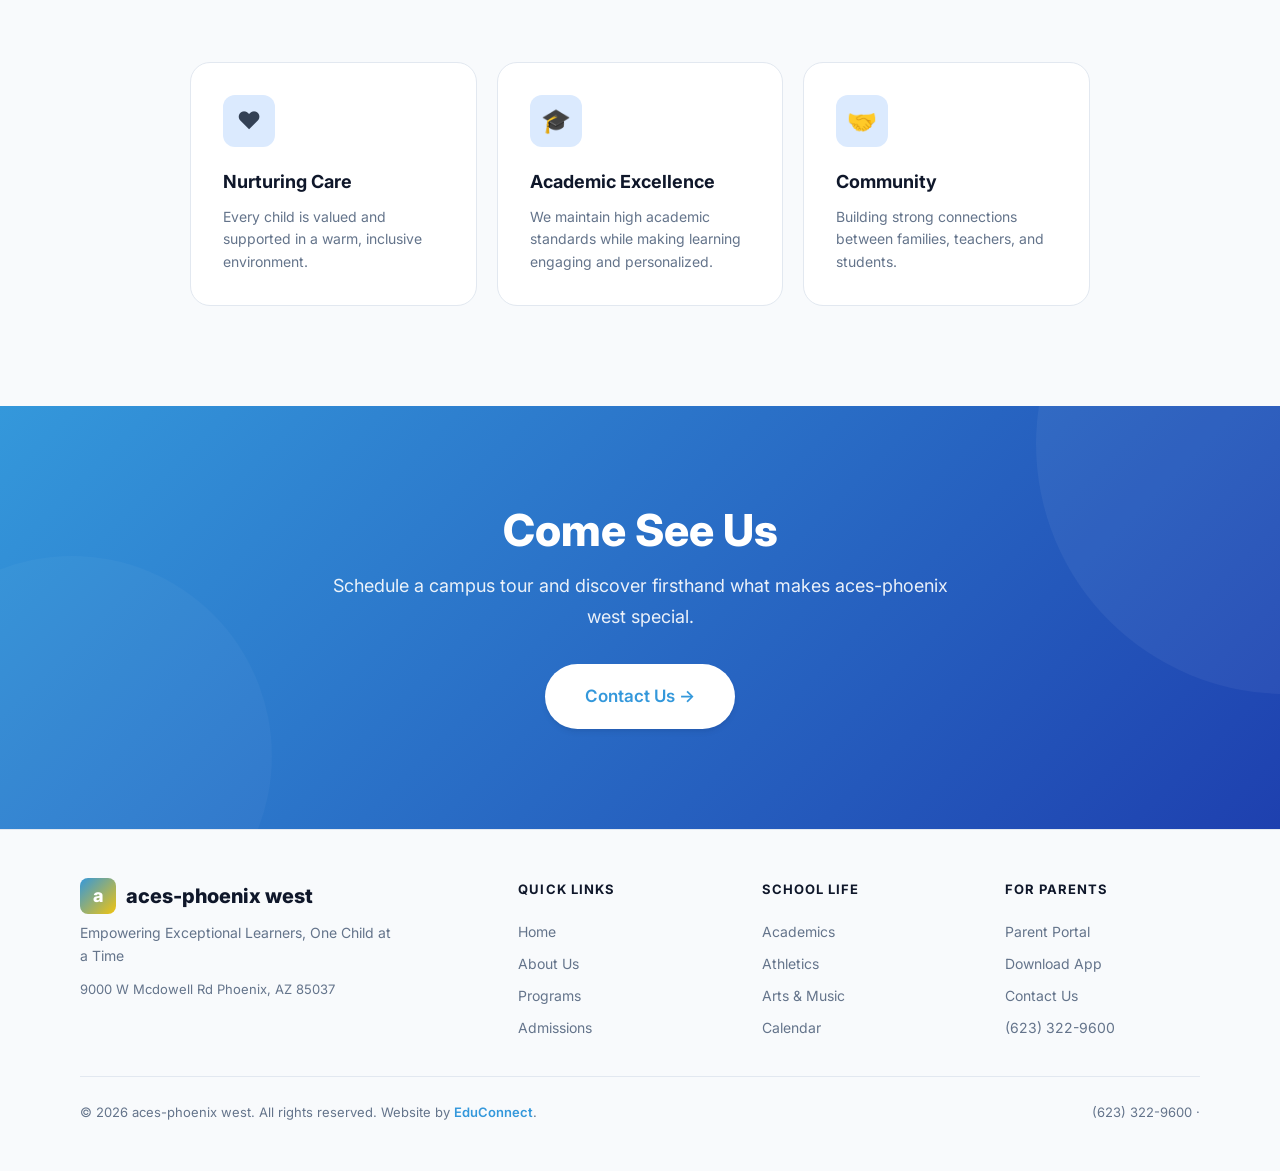
==== commit 17f5ba18: "Initial demo site for aces-phoenix west" ====
--- a/about.html
+++ b/about.html
@@ -34,14 +34,14 @@
   </div>
   <div class="welcome-text animate-on-scroll">
     <h2 class="heading-lg mb-6">From Our Head of School</h2>
-    <blockquote>As the Head of School, I am proud to lead a team of dedicated professionals who provide exceptional support to our students and families. At Aces-Phoenix West, we believe that every child has unique strengths and talents that deserve to be celebrated and nurtured. We strive to create a safe, engaging, and challenging learning environment that empowers our students to reach their full potential.</blockquote>
+    <blockquote>As the Head of School, I am proud to lead a community that shares my passion for delivering exceptional Special Education. We believe that every child deserves a safe and supportive environment to thrive, and it's an honor to be a part of their journey.</blockquote>
   </div>
 </div></div></section>
 <section class="content-section"><div class="container">
   <h2 class="heading-md animate-on-scroll mb-8">Our Mission &amp; History</h2>
-  <p class="animate-on-scroll">Aces-Phoenix West was established in 2010 to meet the growing demand for specialized education in Phoenix. Our school has grown to serve 187 students with diverse needs, providing a supportive community for families and educators alike.</p>
-<p class="animate-on-scroll">Our teaching approach is centered around social-emotional learning, with a focus on building strong relationships and fostering a growth mindset in our students. We use evidence-based practices to tailor instruction to meet the unique needs of each child.</p>
-<p class="animate-on-scroll">In addition to rigorous academics, we offer a range of extracurricular activities and character development programs designed to promote social, emotional, and physical growth. Our students participate in sports, music, art, and community service projects to develop important life skills.</p>
+  <p class="animate-on-scroll">Aces-Phoenix West was established in 2010 with a mission to provide high-quality Special Education services to students in the Phoenix metropolitan area. Our school has grown to serve approximately 187 students, with a dedicated faculty and staff committed to their success.</p>
+<p class="animate-on-scroll">At Aces-Phoenix West, we believe that every child learns differently. Our teaching approach is tailored to meet the unique needs of each student, incorporating a range of strategies and techniques to ensure academic success. From hands-on activities to technology-enhanced learning, our approach is designed to engage and inspire our students.</p>
+<p class="animate-on-scroll">Beyond the classroom, our students enjoy a range of extracurricular activities that promote character development and social skills. From arts and crafts to sports and clubs, we provide opportunities for our students to explore their interests and build meaningful relationships with their peers.</p>
 </div></section>
 <section class="features-section section-padding"><div class="container">
   <div class="text-center mb-16"><h2 class="heading-lg animate-on-scroll mb-4">Our Core Values</h2></div>
@@ -61,7 +61,7 @@
     <div class="footer-grid">
       <div class="footer-brand">
         <div class="logo" style="margin-bottom:8px"><span class="logo-icon">a</span>aces-phoenix west</div>
-        <p>Empowering Exceptional Learners, Together</p>
+        <p>Empowering Exceptional Learners, One Child at a Time</p>
         <p style="margin-top:12px;font-size:13px">9000 W Mcdowell Rd Phoenix,&nbsp;AZ&nbsp;85037</p>
       </div>
       <div class="footer-col"><h4>Quick Links</h4><a href="/">Home</a><a href="/about.html">About Us</a><a href="/programs.html">Programs</a><a href="/admissions.html">Admissions</a></div>
--- a/styles.css
+++ b/styles.css
@@ -1,8 +1,8 @@
 /* ===== DESIGN SYSTEM — LIGHT PROFESSIONAL ===== */
 :root{
-  --primary:#4567b7;--primary-50:#eff6ff;--primary-100:#dbeafe;--primary-200:#bfdbfe;
-  --primary-500:#4567b7;--primary-600:#1d4ed8;--primary-700:#1e40af;
-  --secondary:#9fced1;--accent:#10b981;--accent-50:#ecfdf5;
+  --primary:#3498db;--primary-50:#eff6ff;--primary-100:#dbeafe;--primary-200:#bfdbfe;
+  --primary-500:#3498db;--primary-600:#1d4ed8;--primary-700:#1e40af;
+  --secondary:#f1c40f;--accent:#10b981;--accent-50:#ecfdf5;
   --white:#fff;--gray-50:#f8fafc;--gray-100:#f1f5f9;--gray-200:#e2e8f0;--gray-300:#cbd5e1;
   --gray-400:#94a3b8;--gray-500:#64748b;--gray-600:#475569;--gray-700:#334155;
   --gray-800:#1e293b;--gray-900:#0f172a;
